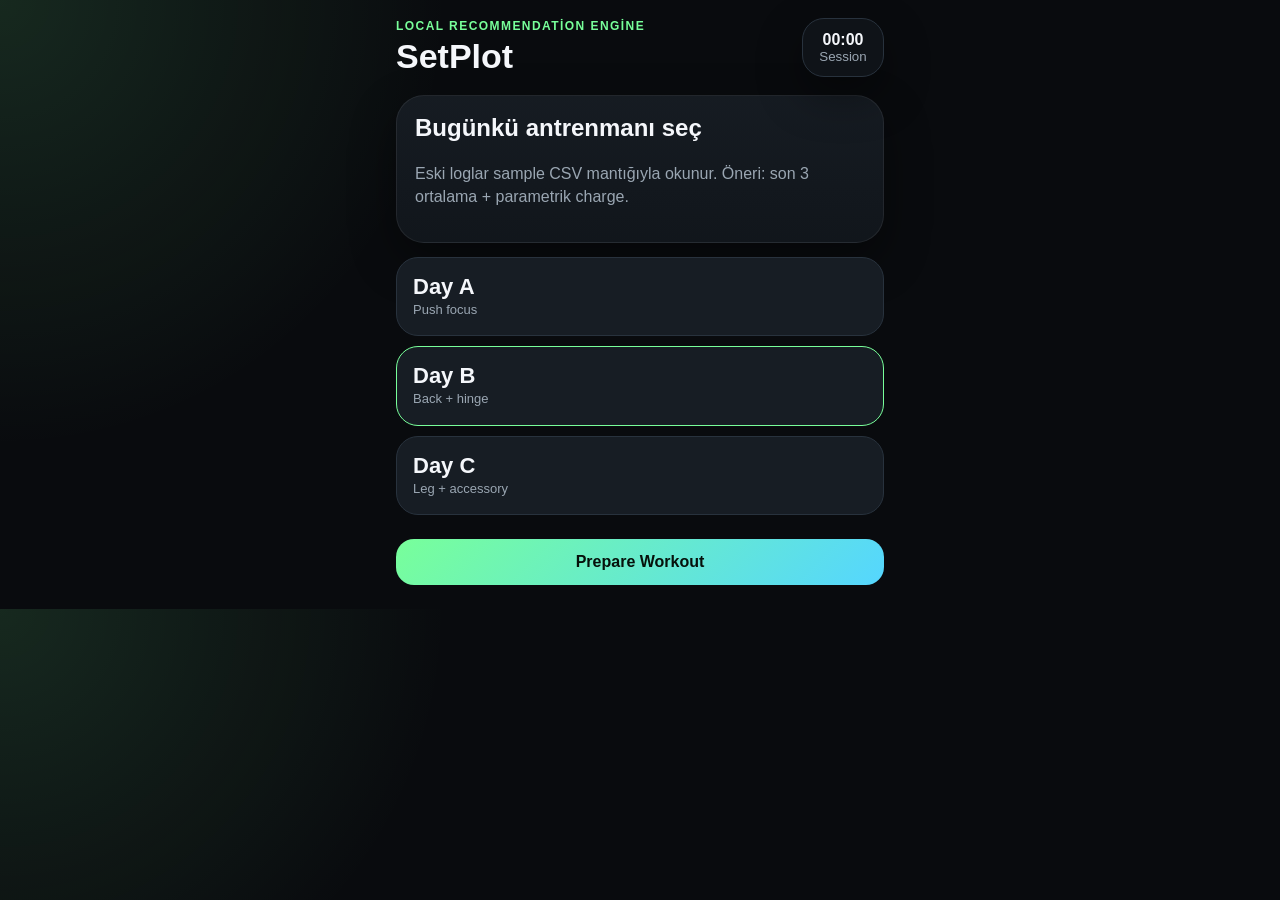
==== index.html @ 68806654 "v11" ====
<!DOCTYPE html><html lang="tr"><head>
<meta charset="UTF-8"/><meta name="viewport" content="width=device-width,initial-scale=1,viewport-fit=cover"/>
<meta name="theme-color" content="#090b0e"/><meta name="apple-mobile-web-app-capable" content="yes"/>
<meta name="apple-mobile-web-app-title" content="SetPlot"/>
<link rel="manifest" href="manifest.json"/><link rel="apple-touch-icon" href="icons/icon.svg"/>
<link rel="stylesheet" href="style.css"/><title>SetPlot</title></head><body>
<main class="app">
<header class="top"><div><p class="eyebrow">Local Recommendation Engine</p><h1>SetPlot</h1></div><div class="timer"><b id="timer">00:00</b><small>Session</small></div></header>

<section id="setup" class="screen active">
<div class="card hero"><h2>Bugünkü antrenmanı seç</h2><p>Eski loglar sample CSV mantığıyla okunur. Öneri: son 3 ortalama + parametrik charge.</p></div>
<div class="grid">
<button class="wbtn" data-day="Day_A"><b>Day A</b><span>Push focus</span></button>
<button class="wbtn selected" data-day="Day_B"><b>Day B</b><span>Back + hinge</span></button>
<button class="wbtn" data-day="Day_C"><b>Day C</b><span>Leg + accessory</span></button>
</div>
<button id="prepareBtn" class="primary full">Prepare Workout</button>
</section>

<section id="prepare" class="screen">
<div class="row"><button class="ghost" id="backSetup">← Back</button><span id="dayPill" class="pill">Day B</span></div>
<div class="card hero"><h2>Workout hazırlığı</h2><p>Son 4 antrenman gösterilir. Kg önerisi app içinde hesaplanır, API’ye eski veri gönderilmez.</p></div>
<div class="status"><p>✓ sample CSV logları okundu</p><p>✓ charge_rules.json uygulandı</p><p>✓ lokal kg önerileri hazırlandı</p></div>
<div class="card"><div class="row"><h3>Bugünkü plan</h3><span id="totalSets" class="pill muted">0 set</span></div><div id="recList" class="list"></div></div>
<button id="startBtn" class="primary full">Start Workout</button>
</section>

<section id="active" class="screen">
<div class="row"><div><p id="activeDay" class="eyebrow">Day B</p><h2 id="progress">Set 1 / 1</h2></div><button id="editBtn" class="secondary small">Edit</button></div>
<div class="card exercise"><p class="eyebrow">Current Exercise</p><h2 id="exName"></h2><div class="targets"><div><small>Recommended</small><b id="kg"></b></div><div><small>Target reps</small><b id="reps"></b></div><div><small>Set</small><b id="setNo"></b></div></div><p id="reason" class="muted"></p></div>
<form id="setForm" class="card form"><div class="inputs"><label>Actual kg<input id="actualKg" type="number" step="0.5" required></label><label>Reps<input id="actualReps" type="number" required></label><label>RIR<input id="actualRir" type="number" step="0.5"></label></div><label>Note / pain<textarea id="note" rows="2"></textarea></label><button class="primary full">Save Set & Next</button></form>
<div class="actions"><button id="prevBtn" class="secondary">Previous</button><button id="finishBtn" class="danger">Finish Workout</button></div>
</section>

<section id="summary" class="screen">
<div class="card hero"><p class="eyebrow">Workout Completed</p><h2 id="sumTitle"></h2><p id="fileName"></p></div>
<div class="stats"><div><b id="sumSets">0</b><small>Total Sets</small></div><div><b id="sumVol">0</b><small>Volume</small></div><div><b id="sumMiss">0</b><small>Missed</small></div><div><b id="sumNotes">0</b><small>Notes</small></div></div>
<div class="card"><div class="row"><h3>CSV Preview</h3><span class="pill muted">Drive file name ready</span></div><pre id="csvPreview"></pre></div>
<button id="downloadBtn" class="secondary full">Download CSV</button><button id="newBtn" class="primary full">New Workout</button>
</section>
</main>

<div id="sheet" class="sheet hidden"><div class="backdrop"></div><div class="panel"><div class="handle"></div><div class="row"><h3>Edit Previous Sets</h3><button id="closeSheet" class="ghost">Close</button></div><div id="editList" class="list"></div></div></div>
<div id="modal" class="modal hidden"><form id="editForm" class="modalcard form"><h3>Edit Set</h3><input id="editIndex" type="hidden"/><div class="inputs"><label>Kg<input id="editKg" type="number" step="0.5"></label><label>Reps<input id="editReps" type="number"></label><label>RIR<input id="editRir" type="number" step="0.5"></label></div><label>Note<textarea id="editNote" rows="2"></textarea></label><button class="primary full">Save Change</button><button id="cancelEdit" type="button" class="secondary full">Cancel</button></form></div>
</section>
<script src="https://accounts.google.com/gsi/client"></script>
<script src="app.js"></script></body></html>
---- style.css ----
:root{--bg:#090b0e;--card:#12171d;--card2:#171d24;--text:#f5f7fb;--muted:#9aa6b2;--line:#28323d;--accent:#78ff9a;--accent2:#55d6ff;--danger:#ff6b6b;--shadow:0 18px 45px rgba(0,0,0,.38)}*{box-sizing:border-box}body{margin:0;font-family:-apple-system,BlinkMacSystemFont,"SF Pro Display","Segoe UI",sans-serif;background:radial-gradient(circle at top left,rgba(120,255,154,.12),transparent 28rem),var(--bg);color:var(--text)}button,input,textarea{font:inherit}.app{width:min(100%,520px);margin:auto;padding:max(18px,env(safe-area-inset-top)) 16px max(24px,env(safe-area-inset-bottom))}.screen{display:none}.screen.active{display:block}.top,.row{display:flex;justify-content:space-between;align-items:center;gap:12px}.top{margin-bottom:18px}.eyebrow{margin:0 0 4px;color:var(--accent);font-size:12px;letter-spacing:.12em;text-transform:uppercase;font-weight:800}h1,h2,h3,p{margin-top:0}h1{font-size:34px;margin-bottom:0}.timer{display:grid;place-items:center;min-width:82px;padding:12px 10px;border:1px solid var(--line);border-radius:22px;background:rgba(18,23,29,.72);box-shadow:var(--shadow)}small,.muted{color:var(--muted)}.card{margin-bottom:14px;padding:18px;border:1px solid rgba(255,255,255,.07);border-radius:28px;background:linear-gradient(180deg,rgba(23,29,36,.95),rgba(18,23,29,.95));box-shadow:var(--shadow)}.hero p{color:var(--muted);line-height:1.45}.grid,.list,.status{display:grid;gap:10px;margin-bottom:14px}.wbtn,.item,.editrow{padding:16px;border-radius:22px;background:var(--card2);border:1px solid var(--line);color:var(--text);text-align:left}.wbtn b{display:block;font-size:22px}.wbtn span,.meta{color:var(--muted);font-size:13px;line-height:1.4}.selected{border-color:var(--accent)}.primary,.secondary,.danger,.ghost{border:0;border-radius:18px;padding:14px 16px;font-weight:900}.primary{background:linear-gradient(135deg,var(--accent),var(--accent2));color:#06110b}.secondary{background:#202833;color:var(--text);border:1px solid var(--line)}.danger{background:rgba(255,107,107,.16);color:#ffb6b6;border:1px solid rgba(255,107,107,.35)}.ghost{background:transparent;color:var(--muted);padding:8px}.full{width:100%;margin-top:10px}.small{padding:10px 14px}.pill{padding:6px 10px;border-radius:999px;background:rgba(120,255,154,.12);color:var(--accent);font-size:12px;font-weight:800}.pill.muted{background:rgba(255,255,255,.06);color:var(--muted)}.status p{margin:0;padding:12px;border-radius:18px;background:rgba(255,255,255,.04);color:var(--muted)}.targets,.stats,.inputs,.actions{display:grid;gap:10px}.targets,.inputs{grid-template-columns:1fr 1fr 1fr}.stats{grid-template-columns:1fr 1fr;margin-bottom:14px}.actions{grid-template-columns:1fr 1fr}.targets div,.stats div{padding:14px;border-radius:20px;background:var(--card2);border:1px solid var(--line)}.targets b,.stats b{display:block;font-size:22px}label{display:grid;gap:7px;color:var(--muted);font-size:13px;font-weight:800}input,textarea{width:100%;border:1px solid var(--line);border-radius:16px;padding:14px;background:#0d1116;color:var(--text);outline:none}pre{max-height:220px;overflow:auto;white-space:pre;font-size:11px;color:var(--muted)}.hidden{display:none!important}.sheet,.modal{position:fixed;inset:0;z-index:20}.backdrop{position:absolute;inset:0;background:rgba(0,0,0,.55)}.panel{position:absolute;left:0;right:0;bottom:0;max-height:75vh;overflow:auto;width:min(100%,520px);margin:auto;padding:12px 16px max(20px,env(safe-area-inset-bottom));border-radius:30px 30px 0 0;background:#10151b;border:1px solid var(--line)}.handle{width:44px;height:5px;margin:0 auto 14px;border-radius:999px;background:var(--line)}.modal{display:grid;place-items:center;padding:18px;background:rgba(0,0,0,.68)}.modalcard{width:min(100%,460px);padding:18px;border-radius:28px;background:#12171d;border:1px solid var(--line)}

/* V9 SESSION GATE FIX */

.locked{
  display:none;
}

.locked.unlocked{
  display:block;
}

#apiGate{
  display:block;
}

#apiGate.hidden{
  display:none;
}
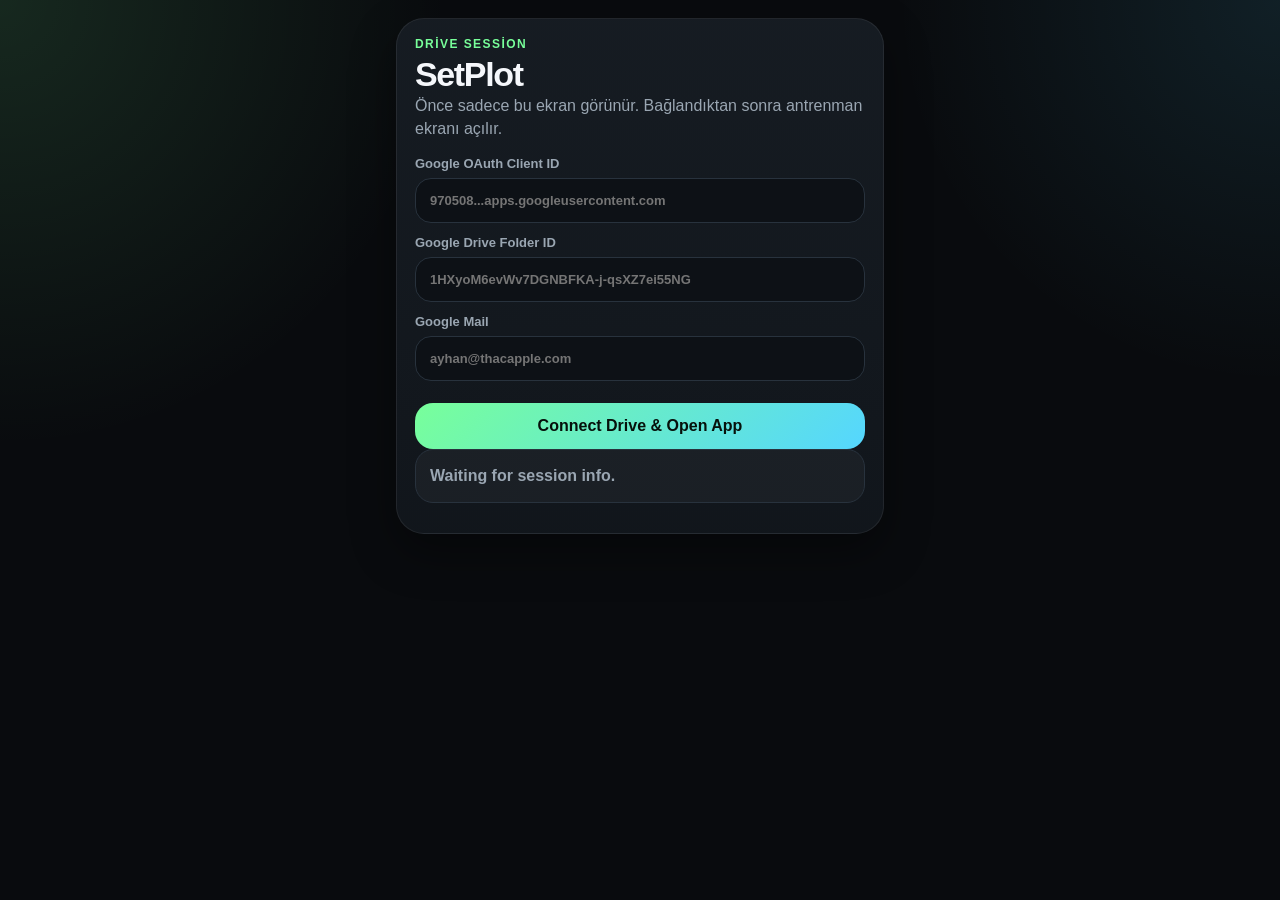
==== commit c1512c19: "v12" ====
--- a/index.html
+++ b/index.html
@@ -1,47 +1,220 @@
-<!DOCTYPE html><html lang="tr"><head>
-<meta charset="UTF-8"/><meta name="viewport" content="width=device-width,initial-scale=1,viewport-fit=cover"/>
-<meta name="theme-color" content="#090b0e"/><meta name="apple-mobile-web-app-capable" content="yes"/>
-<meta name="apple-mobile-web-app-title" content="SetPlot"/>
-<link rel="manifest" href="manifest.json"/><link rel="apple-touch-icon" href="icons/icon.svg"/>
-<link rel="stylesheet" href="style.css"/><title>SetPlot</title></head><body>
-<main class="app">
-<header class="top"><div><p class="eyebrow">Local Recommendation Engine</p><h1>SetPlot</h1></div><div class="timer"><b id="timer">00:00</b><small>Session</small></div></header>
-
-<section id="setup" class="screen active">
-<div class="card hero"><h2>Bugünkü antrenmanı seç</h2><p>Eski loglar sample CSV mantığıyla okunur. Öneri: son 3 ortalama + parametrik charge.</p></div>
-<div class="grid">
-<button class="wbtn" data-day="Day_A"><b>Day A</b><span>Push focus</span></button>
-<button class="wbtn selected" data-day="Day_B"><b>Day B</b><span>Back + hinge</span></button>
-<button class="wbtn" data-day="Day_C"><b>Day C</b><span>Leg + accessory</span></button>
-</div>
-<button id="prepareBtn" class="primary full">Prepare Workout</button>
-</section>
-
-<section id="prepare" class="screen">
-<div class="row"><button class="ghost" id="backSetup">← Back</button><span id="dayPill" class="pill">Day B</span></div>
-<div class="card hero"><h2>Workout hazırlığı</h2><p>Son 4 antrenman gösterilir. Kg önerisi app içinde hesaplanır, API’ye eski veri gönderilmez.</p></div>
-<div class="status"><p>✓ sample CSV logları okundu</p><p>✓ charge_rules.json uygulandı</p><p>✓ lokal kg önerileri hazırlandı</p></div>
-<div class="card"><div class="row"><h3>Bugünkü plan</h3><span id="totalSets" class="pill muted">0 set</span></div><div id="recList" class="list"></div></div>
-<button id="startBtn" class="primary full">Start Workout</button>
-</section>
-
-<section id="active" class="screen">
-<div class="row"><div><p id="activeDay" class="eyebrow">Day B</p><h2 id="progress">Set 1 / 1</h2></div><button id="editBtn" class="secondary small">Edit</button></div>
-<div class="card exercise"><p class="eyebrow">Current Exercise</p><h2 id="exName"></h2><div class="targets"><div><small>Recommended</small><b id="kg"></b></div><div><small>Target reps</small><b id="reps"></b></div><div><small>Set</small><b id="setNo"></b></div></div><p id="reason" class="muted"></p></div>
-<form id="setForm" class="card form"><div class="inputs"><label>Actual kg<input id="actualKg" type="number" step="0.5" required></label><label>Reps<input id="actualReps" type="number" required></label><label>RIR<input id="actualRir" type="number" step="0.5"></label></div><label>Note / pain<textarea id="note" rows="2"></textarea></label><button class="primary full">Save Set & Next</button></form>
-<div class="actions"><button id="prevBtn" class="secondary">Previous</button><button id="finishBtn" class="danger">Finish Workout</button></div>
-</section>
-
-<section id="summary" class="screen">
-<div class="card hero"><p class="eyebrow">Workout Completed</p><h2 id="sumTitle"></h2><p id="fileName"></p></div>
-<div class="stats"><div><b id="sumSets">0</b><small>Total Sets</small></div><div><b id="sumVol">0</b><small>Volume</small></div><div><b id="sumMiss">0</b><small>Missed</small></div><div><b id="sumNotes">0</b><small>Notes</small></div></div>
-<div class="card"><div class="row"><h3>CSV Preview</h3><span class="pill muted">Drive file name ready</span></div><pre id="csvPreview"></pre></div>
-<button id="downloadBtn" class="secondary full">Download CSV</button><button id="newBtn" class="primary full">New Workout</button>
-</section>
-</main>
-
-<div id="sheet" class="sheet hidden"><div class="backdrop"></div><div class="panel"><div class="handle"></div><div class="row"><h3>Edit Previous Sets</h3><button id="closeSheet" class="ghost">Close</button></div><div id="editList" class="list"></div></div></div>
-<div id="modal" class="modal hidden"><form id="editForm" class="modalcard form"><h3>Edit Set</h3><input id="editIndex" type="hidden"/><div class="inputs"><label>Kg<input id="editKg" type="number" step="0.5"></label><label>Reps<input id="editReps" type="number"></label><label>RIR<input id="editRir" type="number" step="0.5"></label></div><label>Note<textarea id="editNote" rows="2"></textarea></label><button class="primary full">Save Change</button><button id="cancelEdit" type="button" class="secondary full">Cancel</button></form></div>
-</section>
-<script src="https://accounts.google.com/gsi/client"></script>
-<script src="app.js"></script></body></html>+<!DOCTYPE html>
+<html lang="tr">
+<head>
+  <meta charset="UTF-8" />
+  <meta name="viewport" content="width=device-width, initial-scale=1.0, viewport-fit=cover" />
+  <meta name="theme-color" content="#090b0e" />
+  <meta name="apple-mobile-web-app-capable" content="yes" />
+  <meta name="apple-mobile-web-app-status-bar-style" content="black-translucent" />
+  <meta name="apple-mobile-web-app-title" content="SetPlot" />
+  <link rel="manifest" href="manifest.json" />
+  <link rel="apple-touch-icon" href="icons/icon-192.svg" />
+  <link rel="stylesheet" href="style.css" />
+  <title>SetPlot</title>
+</head>
+<body>
+
+  <main id="sessionGate" class="session-gate">
+    <section class="gate-card">
+      <p class="eyebrow">Drive Session</p>
+      <h1>SetPlot</h1>
+      <p class="muted">Önce sadece bu ekran görünür. Bağlandıktan sonra antrenman ekranı açılır.</p>
+
+      <form id="sessionForm" class="set-form">
+        <label>
+          Google OAuth Client ID
+          <input id="clientIdInput" type="text" placeholder="970508...apps.googleusercontent.com" autocomplete="off" required />
+        </label>
+
+        <label>
+          Google Drive Folder ID
+          <input id="folderIdInput" type="text" placeholder="1HXyoM6evWv7DGNBFKA-j-qsXZ7ei55NG" autocomplete="off" required />
+        </label>
+
+        <label>
+          Google Mail
+          <input id="mailInput" type="email" placeholder="ayhan@thacapple.com" autocomplete="off" required />
+        </label>
+
+        <button class="primary-btn full" type="submit">Connect Drive & Open App</button>
+      </form>
+
+      <div id="sessionStatus" class="status-box muted">Waiting for session info.</div>
+    </section>
+  </main>
+
+  <main id="appShell" class="app-shell hidden">
+    <header class="topbar">
+      <div>
+        <p class="eyebrow">AI-Free Workout Logger</p>
+        <h1>SetPlot</h1>
+      </div>
+      <div class="timer-card">
+        <span id="timer">00:00</span>
+        <small>Session</small>
+      </div>
+    </header>
+
+    <section id="screenSetup" class="screen active">
+      <div class="hero-card">
+        <h2>Bugünkü antrenmanı seç</h2>
+        <p>Drive klasöründeki eski CSV logları okunur. Öneri motoru son 3 ortalama + parametrik charge ile çalışır.</p>
+      </div>
+
+      <div class="drive-panel">
+        <div>
+          <p class="eyebrow">Drive</p>
+          <h3 id="driveFolderLabel">Connected</h3>
+          <p id="driveStatus" class="muted">CSV loglar bekleniyor.</p>
+        </div>
+        <button id="reloadLogsBtn" class="secondary-btn">Reload Logs</button>
+      </div>
+
+      <div class="workout-grid">
+        <button class="workout-option" data-day="Day_A">
+          <strong>Day A</strong>
+          <span>Push focus</span>
+        </button>
+        <button class="workout-option selected" data-day="Day_B">
+          <strong>Day B</strong>
+          <span>Back + hinge</span>
+        </button>
+        <button class="workout-option" data-day="Day_C">
+          <strong>Day C</strong>
+          <span>Leg + accessory</span>
+        </button>
+      </div>
+
+      <button id="prepareBtn" class="primary-btn full">Prepare Workout</button>
+    </section>
+
+    <section id="screenPrepare" class="screen">
+      <div class="section-header">
+        <button class="ghost-btn" id="backToSetupBtn">← Back</button>
+        <span id="prepareDayPill" class="pill">Day B</span>
+      </div>
+
+      <div class="hero-card">
+        <h2>Workout hazırlığı</h2>
+        <p>Son 4 geçmiş antrenman görüntülenir. Kg önerisi lokal hesaplanır; OpenAI/API yok.</p>
+      </div>
+
+      <div class="status-stack">
+        <div class="status-row done"><span>1</span><p>Drive klasörü bağlandı</p></div>
+        <div class="status-row done"><span>2</span><p>CSV logları okundu</p></div>
+        <div class="status-row done"><span>3</span><p>Lokal kg önerileri hazırlandı</p></div>
+      </div>
+
+      <div class="card">
+        <div class="card-title">
+          <h3>Bugünkü plan</h3>
+          <span id="totalSetsPill" class="pill muted">0 set</span>
+        </div>
+        <div id="recommendationList" class="list"></div>
+      </div>
+
+      <button id="startWorkoutBtn" class="primary-btn full">Start Workout</button>
+    </section>
+
+    <section id="screenActive" class="screen">
+      <div class="active-header">
+        <div>
+          <p id="activeDay" class="eyebrow">Day B</p>
+          <h2 id="activeProgress">Set 1 / 1</h2>
+        </div>
+        <button id="openEditBtn" class="secondary-small">Edit</button>
+      </div>
+
+      <div class="exercise-card">
+        <p class="eyebrow">Current Exercise</p>
+        <h2 id="currentExercise">Exercise</h2>
+
+        <div class="target-box">
+          <div><small>Recommended</small><strong id="targetKg">0 kg</strong></div>
+          <div><small>Target reps</small><strong id="targetReps">8</strong></div>
+          <div><small>Set</small><strong id="targetSet">1/3</strong></div>
+        </div>
+
+        <p id="recommendationReason" class="reason-text">Recommendation reason.</p>
+      </div>
+
+      <form id="activeSetForm" class="card set-form">
+        <div class="grid-3">
+          <label>Actual kg<input id="actualKg" type="number" step="0.5" required /></label>
+          <label>Reps<input id="actualReps" type="number" required /></label>
+          <label>RIR<input id="actualRir" type="number" step="0.5" placeholder="1" /></label>
+        </div>
+
+        <label>Note / pain<textarea id="actualNote" rows="2" placeholder="Ağrı, form, zorlanma..."></textarea></label>
+
+        <button class="primary-btn full" type="submit">Save Set & Next</button>
+      </form>
+
+      <div id="autosaveStatus" class="status-box muted">Autosave ready.</div>
+
+      <div class="bottom-actions">
+        <button id="prevSetBtn" class="secondary-btn">Previous</button>
+        <button id="finishBtn" class="danger-btn">Finish Workout</button>
+      </div>
+    </section>
+
+    <section id="screenSummary" class="screen">
+      <div class="hero-card">
+        <p class="eyebrow">Workout Completed</p>
+        <h2 id="summaryTitle">Summary</h2>
+        <p id="summaryFileName">file.csv</p>
+      </div>
+
+      <div class="summary-grid">
+        <div><strong id="summarySets">0</strong><small>Total Sets</small></div>
+        <div><strong id="summaryVolume">0</strong><small>Volume</small></div>
+        <div><strong id="summaryMissed">0</strong><small>Missed Targets</small></div>
+        <div><strong id="summaryNotes">0</strong><small>Notes</small></div>
+      </div>
+
+      <div class="card">
+        <div class="card-title">
+          <h3>CSV Preview</h3>
+          <span class="pill muted">Drive autosaved</span>
+        </div>
+        <div id="csvPreview" class="csv-preview"></div>
+      </div>
+
+      <button id="downloadBtn" class="secondary-btn full">Download CSV Backup</button>
+      <button id="newWorkoutBtn" class="primary-btn full">New Workout</button>
+    </section>
+  </main>
+
+  <div id="editSheet" class="sheet hidden">
+    <div class="sheet-backdrop"></div>
+    <div class="sheet-panel">
+      <div class="sheet-handle"></div>
+      <div class="card-title">
+        <h3>Edit Previous Sets</h3>
+        <button id="closeEditBtn" class="ghost-btn">Close</button>
+      </div>
+      <div id="editList" class="edit-list"></div>
+    </div>
+  </div>
+
+  <div id="editModal" class="modal hidden">
+    <div class="modal-card">
+      <h3>Edit Set</h3>
+      <form id="editForm" class="set-form">
+        <input type="hidden" id="editIndex" />
+        <div class="grid-3">
+          <label>Kg<input id="editKg" type="number" step="0.5" required /></label>
+          <label>Reps<input id="editReps" type="number" required /></label>
+          <label>RIR<input id="editRir" type="number" step="0.5" /></label>
+        </div>
+        <label>Note<textarea id="editNote" rows="2"></textarea></label>
+        <button class="primary-btn full" type="submit">Save Change</button>
+        <button id="cancelEditModalBtn" class="secondary-btn full" type="button">Cancel</button>
+      </form>
+    </div>
+  </div>
+
+  <script src="https://accounts.google.com/gsi/client"></script>
+  <script src="app.js"></script>
+</body>
+</html>
--- a/style.css
+++ b/style.css
@@ -1,19 +1,355 @@
-:root{--bg:#090b0e;--card:#12171d;--card2:#171d24;--text:#f5f7fb;--muted:#9aa6b2;--line:#28323d;--accent:#78ff9a;--accent2:#55d6ff;--danger:#ff6b6b;--shadow:0 18px 45px rgba(0,0,0,.38)}*{box-sizing:border-box}body{margin:0;font-family:-apple-system,BlinkMacSystemFont,"SF Pro Display","Segoe UI",sans-serif;background:radial-gradient(circle at top left,rgba(120,255,154,.12),transparent 28rem),var(--bg);color:var(--text)}button,input,textarea{font:inherit}.app{width:min(100%,520px);margin:auto;padding:max(18px,env(safe-area-inset-top)) 16px max(24px,env(safe-area-inset-bottom))}.screen{display:none}.screen.active{display:block}.top,.row{display:flex;justify-content:space-between;align-items:center;gap:12px}.top{margin-bottom:18px}.eyebrow{margin:0 0 4px;color:var(--accent);font-size:12px;letter-spacing:.12em;text-transform:uppercase;font-weight:800}h1,h2,h3,p{margin-top:0}h1{font-size:34px;margin-bottom:0}.timer{display:grid;place-items:center;min-width:82px;padding:12px 10px;border:1px solid var(--line);border-radius:22px;background:rgba(18,23,29,.72);box-shadow:var(--shadow)}small,.muted{color:var(--muted)}.card{margin-bottom:14px;padding:18px;border:1px solid rgba(255,255,255,.07);border-radius:28px;background:linear-gradient(180deg,rgba(23,29,36,.95),rgba(18,23,29,.95));box-shadow:var(--shadow)}.hero p{color:var(--muted);line-height:1.45}.grid,.list,.status{display:grid;gap:10px;margin-bottom:14px}.wbtn,.item,.editrow{padding:16px;border-radius:22px;background:var(--card2);border:1px solid var(--line);color:var(--text);text-align:left}.wbtn b{display:block;font-size:22px}.wbtn span,.meta{color:var(--muted);font-size:13px;line-height:1.4}.selected{border-color:var(--accent)}.primary,.secondary,.danger,.ghost{border:0;border-radius:18px;padding:14px 16px;font-weight:900}.primary{background:linear-gradient(135deg,var(--accent),var(--accent2));color:#06110b}.secondary{background:#202833;color:var(--text);border:1px solid var(--line)}.danger{background:rgba(255,107,107,.16);color:#ffb6b6;border:1px solid rgba(255,107,107,.35)}.ghost{background:transparent;color:var(--muted);padding:8px}.full{width:100%;margin-top:10px}.small{padding:10px 14px}.pill{padding:6px 10px;border-radius:999px;background:rgba(120,255,154,.12);color:var(--accent);font-size:12px;font-weight:800}.pill.muted{background:rgba(255,255,255,.06);color:var(--muted)}.status p{margin:0;padding:12px;border-radius:18px;background:rgba(255,255,255,.04);color:var(--muted)}.targets,.stats,.inputs,.actions{display:grid;gap:10px}.targets,.inputs{grid-template-columns:1fr 1fr 1fr}.stats{grid-template-columns:1fr 1fr;margin-bottom:14px}.actions{grid-template-columns:1fr 1fr}.targets div,.stats div{padding:14px;border-radius:20px;background:var(--card2);border:1px solid var(--line)}.targets b,.stats b{display:block;font-size:22px}label{display:grid;gap:7px;color:var(--muted);font-size:13px;font-weight:800}input,textarea{width:100%;border:1px solid var(--line);border-radius:16px;padding:14px;background:#0d1116;color:var(--text);outline:none}pre{max-height:220px;overflow:auto;white-space:pre;font-size:11px;color:var(--muted)}.hidden{display:none!important}.sheet,.modal{position:fixed;inset:0;z-index:20}.backdrop{position:absolute;inset:0;background:rgba(0,0,0,.55)}.panel{position:absolute;left:0;right:0;bottom:0;max-height:75vh;overflow:auto;width:min(100%,520px);margin:auto;padding:12px 16px max(20px,env(safe-area-inset-bottom));border-radius:30px 30px 0 0;background:#10151b;border:1px solid var(--line)}.handle{width:44px;height:5px;margin:0 auto 14px;border-radius:999px;background:var(--line)}.modal{display:grid;place-items:center;padding:18px;background:rgba(0,0,0,.68)}.modalcard{width:min(100%,460px);padding:18px;border-radius:28px;background:#12171d;border:1px solid var(--line)}
-
-/* V9 SESSION GATE FIX */
-
-.locked{
-  display:none;
-}
-
-.locked.unlocked{
-  display:block;
-}
-
-#apiGate{
-  display:block;
-}
-
-#apiGate.hidden{
-  display:none;
-}
+:root {
+  --bg: #090b0e;
+  --card: #12171d;
+  --card2: #171d24;
+  --text: #f5f7fb;
+  --muted: #9aa6b2;
+  --line: #28323d;
+  --accent: #78ff9a;
+  --accent2: #55d6ff;
+  --danger: #ff6b6b;
+  --shadow: 0 18px 45px rgba(0,0,0,.38);
+}
+
+* { box-sizing: border-box; }
+
+html { background: var(--bg); }
+
+body {
+  margin: 0;
+  font-family: -apple-system, BlinkMacSystemFont, "SF Pro Display", "Segoe UI", sans-serif;
+  background:
+    radial-gradient(circle at top left, rgba(120,255,154,.12), transparent 28rem),
+    radial-gradient(circle at top right, rgba(85,214,255,.10), transparent 24rem),
+    var(--bg);
+  color: var(--text);
+}
+
+button, input, textarea { font: inherit; }
+
+.hidden { display: none !important; }
+
+.session-gate,
+.app-shell {
+  width: min(100%, 520px);
+  margin: 0 auto;
+  padding: max(18px, env(safe-area-inset-top)) 16px max(24px, env(safe-area-inset-bottom));
+}
+
+.gate-card,
+.hero-card, .card, .exercise-card, .drive-panel {
+  margin-bottom: 14px;
+  padding: 18px;
+  border: 1px solid rgba(255,255,255,.07);
+  border-radius: 28px;
+  background: linear-gradient(180deg, rgba(23,29,36,.95), rgba(18,23,29,.95));
+  box-shadow: var(--shadow);
+}
+
+.screen { display: none; }
+.screen.active { display: block; animation: fadeIn .18s ease-out; }
+
+@keyframes fadeIn {
+  from { opacity: 0; transform: translateY(8px); }
+  to { opacity: 1; transform: translateY(0); }
+}
+
+.topbar, .active-header, .section-header, .card-title, .drive-panel {
+  display: flex;
+  align-items: center;
+  justify-content: space-between;
+  gap: 12px;
+}
+
+.topbar { margin-bottom: 18px; }
+
+.eyebrow {
+  margin: 0 0 4px;
+  color: var(--accent);
+  font-size: 12px;
+  letter-spacing: .12em;
+  text-transform: uppercase;
+  font-weight: 800;
+}
+
+h1, h2, h3, p { margin-top: 0; }
+h1 { margin-bottom: 0; font-size: 34px; letter-spacing: -.04em; }
+h2 { margin-bottom: 8px; font-size: 26px; letter-spacing: -.035em; }
+h3 { margin-bottom: 0; font-size: 17px; }
+
+.timer-card {
+  display: grid;
+  place-items: center;
+  min-width: 82px;
+  padding: 12px 10px;
+  border: 1px solid var(--line);
+  border-radius: 22px;
+  background: rgba(18,23,29,.72);
+  box-shadow: var(--shadow);
+}
+
+.timer-card span { font-weight: 900; font-variant-numeric: tabular-nums; }
+.timer-card small, small { color: var(--muted); font-size: 11px; }
+
+.hero-card p, .reason-text, .muted { color: var(--muted); line-height: 1.45; }
+
+.workout-grid {
+  display: grid;
+  gap: 12px;
+  margin-bottom: 14px;
+}
+
+.workout-option {
+  text-align: left;
+  border: 1px solid var(--line);
+  border-radius: 24px;
+  padding: 18px;
+  background: rgba(23,29,36,.88);
+  color: var(--text);
+}
+
+.workout-option strong {
+  display: block;
+  font-size: 22px;
+  margin-bottom: 4px;
+}
+
+.workout-option span { color: var(--muted); }
+
+.workout-option.selected {
+  border-color: var(--accent);
+  box-shadow: 0 0 0 1px rgba(120,255,154,.25), var(--shadow);
+}
+
+.primary-btn, .secondary-btn, .danger-btn, .ghost-btn, .secondary-small {
+  border: 0;
+  border-radius: 18px;
+  padding: 14px 16px;
+  font-weight: 900;
+  cursor: pointer;
+}
+
+.primary-btn {
+  background: linear-gradient(135deg, var(--accent), var(--accent2));
+  color: #06110b;
+}
+
+.secondary-btn, .secondary-small {
+  background: #202833;
+  color: var(--text);
+  border: 1px solid var(--line);
+}
+
+.secondary-small { padding: 10px 14px; border-radius: 15px; }
+
+.danger-btn {
+  background: rgba(255,107,107,.16);
+  color: #ffb6b6;
+  border: 1px solid rgba(255,107,107,.35);
+}
+
+.ghost-btn {
+  background: transparent;
+  color: var(--muted);
+  padding: 8px;
+}
+
+.full { width: 100%; margin-top: 10px; }
+
+.pill {
+  padding: 6px 10px;
+  border-radius: 999px;
+  background: rgba(120,255,154,.12);
+  color: var(--accent);
+  font-size: 12px;
+  font-weight: 800;
+}
+
+.pill.muted { background: rgba(255,255,255,.06); color: var(--muted); }
+
+.status-box {
+  margin-bottom: 12px;
+  padding: 14px;
+  border-radius: 18px;
+  background: rgba(255,255,255,.04);
+  border: 1px solid var(--line);
+  font-weight: 800;
+}
+
+.status-box.success { color: var(--accent); }
+.status-box.error { color: var(--danger); }
+
+.status-stack {
+  display: grid;
+  gap: 9px;
+  margin-bottom: 14px;
+}
+
+.status-row {
+  display: flex;
+  gap: 10px;
+  align-items: center;
+  padding: 12px;
+  border-radius: 18px;
+  background: rgba(255,255,255,.04);
+  border: 1px solid var(--line);
+}
+
+.status-row span {
+  display: grid;
+  place-items: center;
+  width: 26px;
+  height: 26px;
+  border-radius: 999px;
+  background: rgba(120,255,154,.12);
+  color: var(--accent);
+  font-weight: 900;
+}
+
+.status-row p { margin: 0; color: var(--muted); font-size: 14px; }
+
+.list, .edit-list { display: grid; gap: 10px; }
+
+.list-item, .edit-row {
+  padding: 14px;
+  border-radius: 20px;
+  background: var(--card2);
+  border: 1px solid var(--line);
+  color: var(--text);
+  text-align: left;
+}
+
+.list-item strong, .edit-row strong { display: block; margin-bottom: 5px; }
+.meta { color: var(--muted); font-size: 13px; line-height: 1.35; }
+
+.target-box {
+  display: grid;
+  grid-template-columns: 1fr 1fr 1fr;
+  gap: 10px;
+  margin: 14px 0;
+}
+
+.target-box div, .summary-grid div {
+  padding: 14px;
+  border-radius: 20px;
+  background: var(--card2);
+  border: 1px solid var(--line);
+}
+
+.target-box strong {
+  display: block;
+  margin-top: 4px;
+  font-size: 20px;
+}
+
+.set-form { display: grid; gap: 12px; }
+
+label {
+  display: grid;
+  gap: 7px;
+  color: var(--muted);
+  font-size: 13px;
+  font-weight: 800;
+}
+
+input, textarea {
+  width: 100%;
+  border: 1px solid var(--line);
+  border-radius: 16px;
+  padding: 14px;
+  background: #0d1116;
+  color: var(--text);
+  outline: none;
+}
+
+input:focus, textarea:focus { border-color: var(--accent); }
+
+.grid-3 {
+  display: grid;
+  grid-template-columns: 1fr 1fr 1fr;
+  gap: 10px;
+}
+
+.bottom-actions {
+  display: grid;
+  grid-template-columns: 1fr 1fr;
+  gap: 10px;
+}
+
+.summary-grid {
+  display: grid;
+  grid-template-columns: 1fr 1fr;
+  gap: 10px;
+  margin-bottom: 14px;
+}
+
+.summary-grid strong {
+  display: block;
+  font-size: 25px;
+  margin-bottom: 3px;
+}
+
+.csv-preview {
+  max-height: 220px;
+  overflow: auto;
+  white-space: pre;
+  font-family: ui-monospace, SFMono-Regular, Menlo, monospace;
+  color: var(--muted);
+  font-size: 11px;
+  line-height: 1.5;
+}
+
+.sheet {
+  position: fixed;
+  inset: 0;
+  z-index: 20;
+}
+
+.sheet-backdrop {
+  position: absolute;
+  inset: 0;
+  background: rgba(0,0,0,.55);
+}
+
+.sheet-panel {
+  position: absolute;
+  left: 0;
+  right: 0;
+  bottom: 0;
+  max-height: 75vh;
+  overflow: auto;
+  width: min(100%, 520px);
+  margin: 0 auto;
+  padding: 12px 16px max(20px, env(safe-area-inset-bottom));
+  border-radius: 30px 30px 0 0;
+  background: #10151b;
+  border: 1px solid var(--line);
+  box-shadow: var(--shadow);
+}
+
+.sheet-handle {
+  width: 44px;
+  height: 5px;
+  margin: 0 auto 14px;
+  border-radius: 999px;
+  background: var(--line);
+}
+
+.modal {
+  position: fixed;
+  inset: 0;
+  z-index: 30;
+  display: grid;
+  place-items: center;
+  padding: 18px;
+  background: rgba(0,0,0,.68);
+}
+
+.modal-card {
+  width: min(100%, 460px);
+  padding: 18px;
+  border-radius: 28px;
+  background: #12171d;
+  border: 1px solid var(--line);
+  box-shadow: var(--shadow);
+}
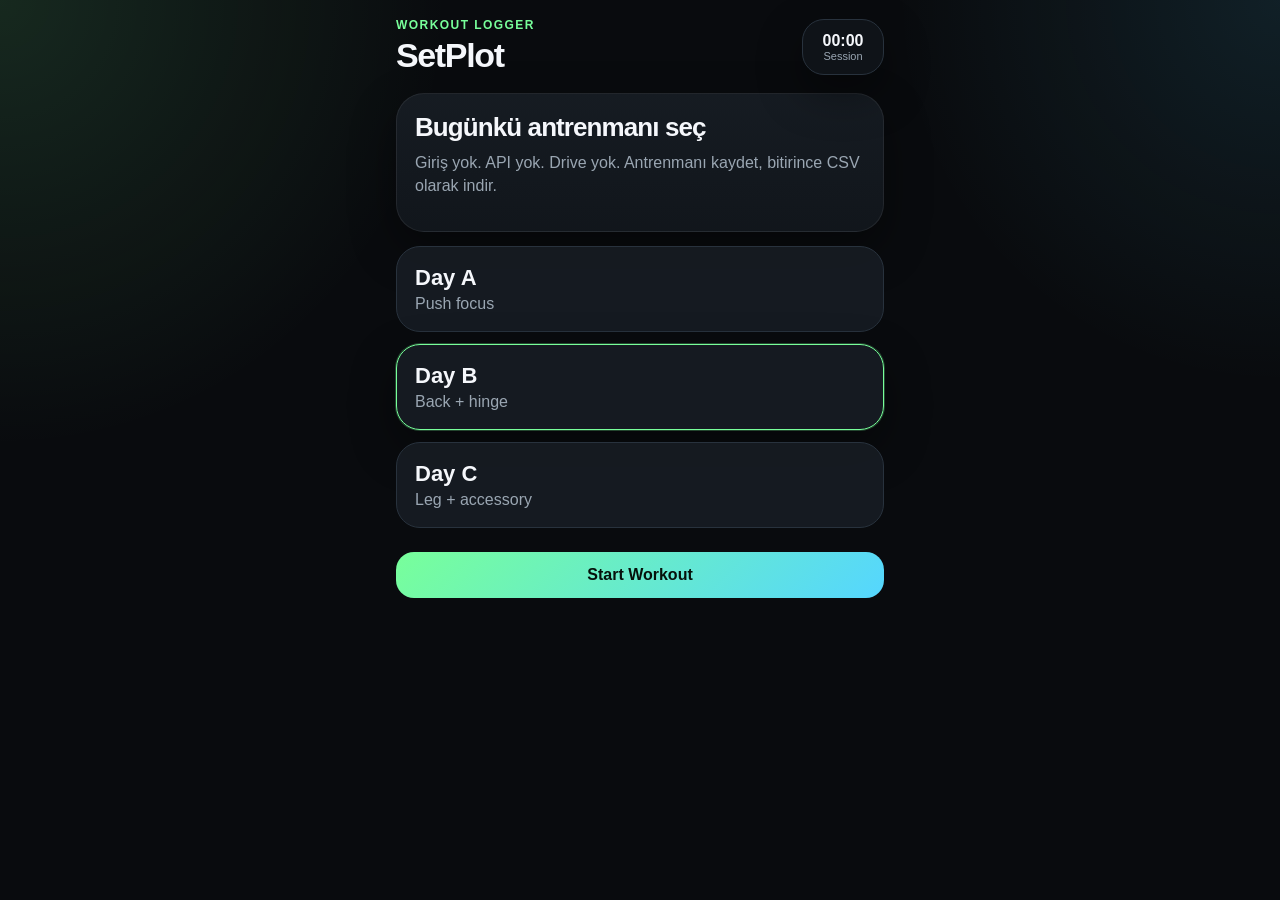
==== commit 4de047bc: "v15" ====
--- a/index.html
+++ b/index.html
@@ -13,40 +13,10 @@
   <title>SetPlot</title>
 </head>
 <body>
-
-  <main id="sessionGate" class="session-gate">
-    <section class="gate-card">
-      <p class="eyebrow">Drive Session</p>
-      <h1>SetPlot</h1>
-      <p class="muted">Önce sadece bu ekran görünür. Bağlandıktan sonra antrenman ekranı açılır.</p>
-
-      <form id="sessionForm" class="set-form">
-        <label>
-          Google OAuth Client ID
-          <input id="clientIdInput" type="text" placeholder="970508...apps.googleusercontent.com" autocomplete="off" required />
-        </label>
-
-        <label>
-          Google Drive Folder ID
-          <input id="folderIdInput" type="text" placeholder="1HXyoM6evWv7DGNBFKA-j-qsXZ7ei55NG" autocomplete="off" required />
-        </label>
-
-        <label>
-          Google Mail
-          <input id="mailInput" type="email" placeholder="ayhan@thacapple.com" autocomplete="off" required />
-        </label>
-
-        <button class="primary-btn full" type="submit">Connect Drive & Open App</button>
-      </form>
-
-      <div id="sessionStatus" class="status-box muted">Waiting for session info.</div>
-    </section>
-  </main>
-
-  <main id="appShell" class="app-shell hidden">
+  <main class="app-shell">
     <header class="topbar">
       <div>
-        <p class="eyebrow">AI-Free Workout Logger</p>
+        <p class="eyebrow">Workout Logger</p>
         <h1>SetPlot</h1>
       </div>
       <div class="timer-card">
@@ -58,16 +28,7 @@
     <section id="screenSetup" class="screen active">
       <div class="hero-card">
         <h2>Bugünkü antrenmanı seç</h2>
-        <p>Drive klasöründeki eski CSV logları okunur. Öneri motoru son 3 ortalama + parametrik charge ile çalışır.</p>
-      </div>
-
-      <div class="drive-panel">
-        <div>
-          <p class="eyebrow">Drive</p>
-          <h3 id="driveFolderLabel">Connected</h3>
-          <p id="driveStatus" class="muted">CSV loglar bekleniyor.</p>
-        </div>
-        <button id="reloadLogsBtn" class="secondary-btn">Reload Logs</button>
+        <p>Giriş yok. API yok. Drive yok. Antrenmanı kaydet, bitirince CSV olarak indir.</p>
       </div>
 
       <div class="workout-grid">
@@ -85,42 +46,16 @@
         </button>
       </div>
 
-      <button id="prepareBtn" class="primary-btn full">Prepare Workout</button>
-    </section>
-
-    <section id="screenPrepare" class="screen">
-      <div class="section-header">
-        <button class="ghost-btn" id="backToSetupBtn">← Back</button>
-        <span id="prepareDayPill" class="pill">Day B</span>
-      </div>
-
-      <div class="hero-card">
-        <h2>Workout hazırlığı</h2>
-        <p>Son 4 geçmiş antrenman görüntülenir. Kg önerisi lokal hesaplanır; OpenAI/API yok.</p>
-      </div>
-
-      <div class="status-stack">
-        <div class="status-row done"><span>1</span><p>Drive klasörü bağlandı</p></div>
-        <div class="status-row done"><span>2</span><p>CSV logları okundu</p></div>
-        <div class="status-row done"><span>3</span><p>Lokal kg önerileri hazırlandı</p></div>
-      </div>
-
-      <div class="card">
-        <div class="card-title">
-          <h3>Bugünkü plan</h3>
-          <span id="totalSetsPill" class="pill muted">0 set</span>
-        </div>
-        <div id="recommendationList" class="list"></div>
-      </div>
-
       <button id="startWorkoutBtn" class="primary-btn full">Start Workout</button>
+
+      <button id="resumeBtn" class="secondary-btn full hidden">Resume Last Workout</button>
     </section>
 
     <section id="screenActive" class="screen">
       <div class="active-header">
         <div>
           <p id="activeDay" class="eyebrow">Day B</p>
-          <h2 id="activeProgress">Set 1 / 1</h2>
+          <h2 id="activeProgress">Set 1</h2>
         </div>
         <button id="openEditBtn" class="secondary-small">Edit</button>
       </div>
@@ -130,31 +65,59 @@
         <h2 id="currentExercise">Exercise</h2>
 
         <div class="target-box">
-          <div><small>Recommended</small><strong id="targetKg">0 kg</strong></div>
-          <div><small>Target reps</small><strong id="targetReps">8</strong></div>
-          <div><small>Set</small><strong id="targetSet">1/3</strong></div>
-        </div>
-
-        <p id="recommendationReason" class="reason-text">Recommendation reason.</p>
+          <div>
+            <small>Set</small>
+            <strong id="targetSet">1/3</strong>
+          </div>
+          <div>
+            <small>Target reps</small>
+            <strong id="targetReps">8</strong>
+          </div>
+          <div>
+            <small>Logged</small>
+            <strong id="loggedCount">0</strong>
+          </div>
+        </div>
       </div>
 
       <form id="activeSetForm" class="card set-form">
         <div class="grid-3">
-          <label>Actual kg<input id="actualKg" type="number" step="0.5" required /></label>
-          <label>Reps<input id="actualReps" type="number" required /></label>
-          <label>RIR<input id="actualRir" type="number" step="0.5" placeholder="1" /></label>
-        </div>
-
-        <label>Note / pain<textarea id="actualNote" rows="2" placeholder="Ağrı, form, zorlanma..."></textarea></label>
+          <label>
+            Kg
+            <input id="actualKg" type="number" step="0.5" placeholder="75" required />
+          </label>
+          <label>
+            Reps
+            <input id="actualReps" type="number" placeholder="8" required />
+          </label>
+          <label>
+            RIR
+            <input id="actualRir" type="number" step="0.5" placeholder="1" />
+          </label>
+        </div>
+
+        <label>
+          Note / pain
+          <textarea id="actualNote" rows="2" placeholder="Ağrı, form, zorlanma..."></textarea>
+        </label>
 
         <button class="primary-btn full" type="submit">Save Set & Next</button>
       </form>
 
-      <div id="autosaveStatus" class="status-box muted">Autosave ready.</div>
+      <div class="card quick-card">
+        <div class="card-title">
+          <h3>Quick Add / Custom</h3>
+          <span class="pill muted">Optional</span>
+        </div>
+        <div class="custom-row">
+          <input id="customExerciseInput" type="text" placeholder="Custom exercise name" />
+          <button id="addCustomExerciseBtn" class="secondary-btn" type="button">Add</button>
+        </div>
+      </div>
 
       <div class="bottom-actions">
         <button id="prevSetBtn" class="secondary-btn">Previous</button>
-        <button id="finishBtn" class="danger-btn">Finish Workout</button>
+        <button id="finishBtn" class="danger-btn">Finish & Export CSV</button>
       </div>
     </section>
 
@@ -166,21 +129,33 @@
       </div>
 
       <div class="summary-grid">
-        <div><strong id="summarySets">0</strong><small>Total Sets</small></div>
-        <div><strong id="summaryVolume">0</strong><small>Volume</small></div>
-        <div><strong id="summaryMissed">0</strong><small>Missed Targets</small></div>
-        <div><strong id="summaryNotes">0</strong><small>Notes</small></div>
+        <div>
+          <strong id="summarySets">0</strong>
+          <small>Total Sets</small>
+        </div>
+        <div>
+          <strong id="summaryVolume">0</strong>
+          <small>Volume</small>
+        </div>
+        <div>
+          <strong id="summaryExercises">0</strong>
+          <small>Exercises</small>
+        </div>
+        <div>
+          <strong id="summaryNotes">0</strong>
+          <small>Notes</small>
+        </div>
       </div>
 
       <div class="card">
         <div class="card-title">
           <h3>CSV Preview</h3>
-          <span class="pill muted">Drive autosaved</span>
+          <span class="pill muted">Exported</span>
         </div>
         <div id="csvPreview" class="csv-preview"></div>
       </div>
 
-      <button id="downloadBtn" class="secondary-btn full">Download CSV Backup</button>
+      <button id="downloadBtn" class="secondary-btn full">Download CSV Again</button>
       <button id="newWorkoutBtn" class="primary-btn full">New Workout</button>
     </section>
   </main>
@@ -190,7 +165,7 @@
     <div class="sheet-panel">
       <div class="sheet-handle"></div>
       <div class="card-title">
-        <h3>Edit Previous Sets</h3>
+        <h3>Edit Logged Sets</h3>
         <button id="closeEditBtn" class="ghost-btn">Close</button>
       </div>
       <div id="editList" class="edit-list"></div>
@@ -202,19 +177,35 @@
       <h3>Edit Set</h3>
       <form id="editForm" class="set-form">
         <input type="hidden" id="editIndex" />
+        <label>
+          Exercise
+          <input id="editExercise" type="text" required />
+        </label>
         <div class="grid-3">
-          <label>Kg<input id="editKg" type="number" step="0.5" required /></label>
-          <label>Reps<input id="editReps" type="number" required /></label>
-          <label>RIR<input id="editRir" type="number" step="0.5" /></label>
-        </div>
-        <label>Note<textarea id="editNote" rows="2"></textarea></label>
+          <label>
+            Kg
+            <input id="editKg" type="number" step="0.5" required />
+          </label>
+          <label>
+            Reps
+            <input id="editReps" type="number" required />
+          </label>
+          <label>
+            RIR
+            <input id="editRir" type="number" step="0.5" />
+          </label>
+        </div>
+        <label>
+          Note
+          <textarea id="editNote" rows="2"></textarea>
+        </label>
         <button class="primary-btn full" type="submit">Save Change</button>
+        <button id="deleteSetBtn" class="danger-btn full" type="button">Delete Set</button>
         <button id="cancelEditModalBtn" class="secondary-btn full" type="button">Cancel</button>
       </form>
     </div>
   </div>
 
-  <script src="https://accounts.google.com/gsi/client"></script>
   <script src="app.js"></script>
 </body>
 </html>
--- a/style.css
+++ b/style.css
@@ -26,26 +26,14 @@
 }
 
 button, input, textarea { font: inherit; }
-
 .hidden { display: none !important; }
 
-.session-gate,
 .app-shell {
   width: min(100%, 520px);
   margin: 0 auto;
   padding: max(18px, env(safe-area-inset-top)) 16px max(24px, env(safe-area-inset-bottom));
 }
 
-.gate-card,
-.hero-card, .card, .exercise-card, .drive-panel {
-  margin-bottom: 14px;
-  padding: 18px;
-  border: 1px solid rgba(255,255,255,.07);
-  border-radius: 28px;
-  background: linear-gradient(180deg, rgba(23,29,36,.95), rgba(18,23,29,.95));
-  box-shadow: var(--shadow);
-}
-
 .screen { display: none; }
 .screen.active { display: block; animation: fadeIn .18s ease-out; }
 
@@ -54,7 +42,7 @@
   to { opacity: 1; transform: translateY(0); }
 }
 
-.topbar, .active-header, .section-header, .card-title, .drive-panel {
+.topbar, .active-header, .card-title {
   display: flex;
   align-items: center;
   justify-content: space-between;
@@ -91,7 +79,19 @@
 .timer-card span { font-weight: 900; font-variant-numeric: tabular-nums; }
 .timer-card small, small { color: var(--muted); font-size: 11px; }
 
-.hero-card p, .reason-text, .muted { color: var(--muted); line-height: 1.45; }
+.hero-card, .card, .exercise-card {
+  margin-bottom: 14px;
+  padding: 18px;
+  border: 1px solid rgba(255,255,255,.07);
+  border-radius: 28px;
+  background: linear-gradient(180deg, rgba(23,29,36,.95), rgba(18,23,29,.95));
+  box-shadow: var(--shadow);
+}
+
+.hero-card p {
+  color: var(--muted);
+  line-height: 1.45;
+}
 
 .workout-grid {
   display: grid;
@@ -166,61 +166,6 @@
 }
 
 .pill.muted { background: rgba(255,255,255,.06); color: var(--muted); }
-
-.status-box {
-  margin-bottom: 12px;
-  padding: 14px;
-  border-radius: 18px;
-  background: rgba(255,255,255,.04);
-  border: 1px solid var(--line);
-  font-weight: 800;
-}
-
-.status-box.success { color: var(--accent); }
-.status-box.error { color: var(--danger); }
-
-.status-stack {
-  display: grid;
-  gap: 9px;
-  margin-bottom: 14px;
-}
-
-.status-row {
-  display: flex;
-  gap: 10px;
-  align-items: center;
-  padding: 12px;
-  border-radius: 18px;
-  background: rgba(255,255,255,.04);
-  border: 1px solid var(--line);
-}
-
-.status-row span {
-  display: grid;
-  place-items: center;
-  width: 26px;
-  height: 26px;
-  border-radius: 999px;
-  background: rgba(120,255,154,.12);
-  color: var(--accent);
-  font-weight: 900;
-}
-
-.status-row p { margin: 0; color: var(--muted); font-size: 14px; }
-
-.list, .edit-list { display: grid; gap: 10px; }
-
-.list-item, .edit-row {
-  padding: 14px;
-  border-radius: 20px;
-  background: var(--card2);
-  border: 1px solid var(--line);
-  color: var(--text);
-  text-align: left;
-}
-
-.list-item strong, .edit-row strong { display: block; margin-bottom: 5px; }
-.meta { color: var(--muted); font-size: 13px; line-height: 1.35; }
 
 .target-box {
   display: grid;
@@ -297,6 +242,12 @@
   color: var(--muted);
   font-size: 11px;
   line-height: 1.5;
+}
+
+.custom-row {
+  display: grid;
+  grid-template-columns: 1fr auto;
+  gap: 10px;
 }
 
 .sheet {
@@ -335,6 +286,20 @@
   background: var(--line);
 }
 
+.edit-list { display: grid; gap: 10px; }
+
+.edit-row {
+  padding: 14px;
+  border-radius: 20px;
+  background: var(--card2);
+  border: 1px solid var(--line);
+  color: var(--text);
+  text-align: left;
+}
+
+.edit-row strong { display: block; margin-bottom: 5px; }
+.meta { color: var(--muted); font-size: 13px; line-height: 1.35; }
+
 .modal {
   position: fixed;
   inset: 0;
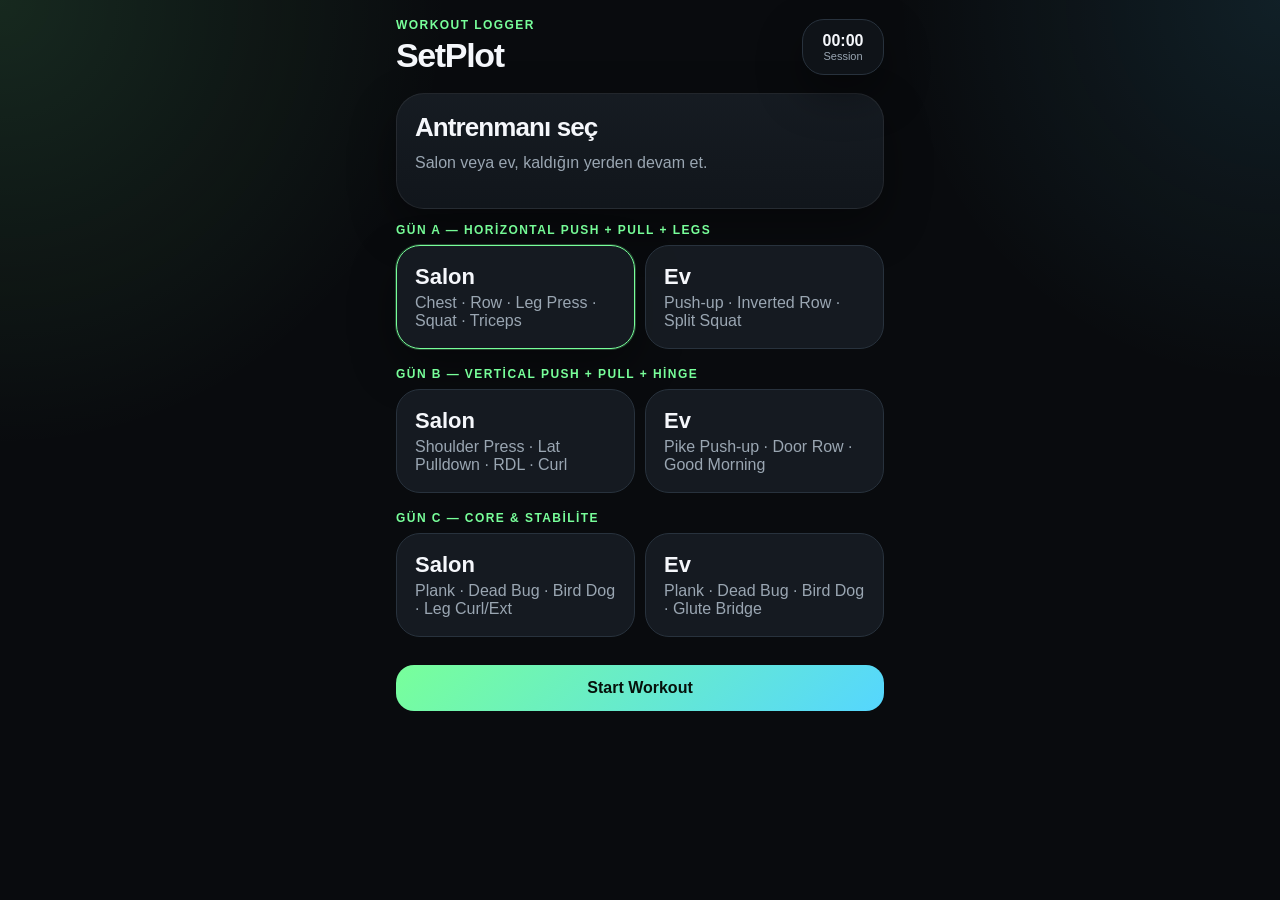
==== commit 6227aaa9: "ClaudeVersion" ====
--- a/index.html
+++ b/index.html
@@ -25,36 +25,64 @@
       </div>
     </header>
 
+    <!-- SETUP SCREEN -->
     <section id="screenSetup" class="screen active">
       <div class="hero-card">
-        <h2>Bugünkü antrenmanı seç</h2>
-        <p>Giriş yok. API yok. Drive yok. Antrenmanı kaydet, bitirince CSV olarak indir.</p>
-      </div>
-
-      <div class="workout-grid">
-        <button class="workout-option" data-day="Day_A">
-          <strong>Day A</strong>
-          <span>Push focus</span>
-        </button>
-        <button class="workout-option selected" data-day="Day_B">
-          <strong>Day B</strong>
-          <span>Back + hinge</span>
-        </button>
-        <button class="workout-option" data-day="Day_C">
-          <strong>Day C</strong>
-          <span>Leg + accessory</span>
-        </button>
+        <h2>Antrenmanı seç</h2>
+        <p>Salon veya ev, kaldığın yerden devam et.</p>
+      </div>
+
+      <div class="day-group">
+        <p class="day-label eyebrow">Gün A — Horizontal Push + Pull + Legs</p>
+        <div class="workout-grid">
+          <button class="workout-option selected" data-day="Day_A_Salon">
+            <strong>Salon</strong>
+            <span>Chest · Row · Leg Press · Squat · Triceps</span>
+          </button>
+          <button class="workout-option" data-day="Day_A_Ev">
+            <strong>Ev</strong>
+            <span>Push-up · Inverted Row · Split Squat</span>
+          </button>
+        </div>
+      </div>
+
+      <div class="day-group">
+        <p class="day-label eyebrow">Gün B — Vertical Push + Pull + Hinge</p>
+        <div class="workout-grid">
+          <button class="workout-option" data-day="Day_B_Salon">
+            <strong>Salon</strong>
+            <span>Shoulder Press · Lat Pulldown · RDL · Curl</span>
+          </button>
+          <button class="workout-option" data-day="Day_B_Ev">
+            <strong>Ev</strong>
+            <span>Pike Push-up · Door Row · Good Morning</span>
+          </button>
+        </div>
+      </div>
+
+      <div class="day-group">
+        <p class="day-label eyebrow">Gün C — Core & Stabilite</p>
+        <div class="workout-grid">
+          <button class="workout-option" data-day="Day_C_Salon">
+            <strong>Salon</strong>
+            <span>Plank · Dead Bug · Bird Dog · Leg Curl/Ext</span>
+          </button>
+          <button class="workout-option" data-day="Day_C_Ev">
+            <strong>Ev</strong>
+            <span>Plank · Dead Bug · Bird Dog · Glute Bridge</span>
+          </button>
+        </div>
       </div>
 
       <button id="startWorkoutBtn" class="primary-btn full">Start Workout</button>
-
       <button id="resumeBtn" class="secondary-btn full hidden">Resume Last Workout</button>
     </section>
 
+    <!-- ACTIVE SCREEN -->
     <section id="screenActive" class="screen">
       <div class="active-header">
         <div>
-          <p id="activeDay" class="eyebrow">Day B</p>
+          <p id="activeDay" class="eyebrow">Day A Salon</p>
           <h2 id="activeProgress">Set 1</h2>
         </div>
         <button id="openEditBtn" class="secondary-small">Edit</button>
@@ -70,12 +98,24 @@
             <strong id="targetSet">1/3</strong>
           </div>
           <div>
-            <small>Target reps</small>
+            <small>Hedef Reps</small>
             <strong id="targetReps">8</strong>
           </div>
           <div>
             <small>Logged</small>
             <strong id="loggedCount">0</strong>
+          </div>
+        </div>
+
+        <!-- Suggestion Box -->
+        <div id="suggestionBox" class="suggestion-box hidden">
+          <div class="sugg-row">
+            <span class="sugg-label">Minimum</span>
+            <span id="suggMin" class="sugg-value">—</span>
+          </div>
+          <div id="suggOverloadRow" class="sugg-row sugg-overload">
+            <span class="sugg-label">Progressive Overload</span>
+            <span id="suggOverload" class="sugg-value accent">—</span>
           </div>
         </div>
       </div>
@@ -95,35 +135,34 @@
             <input id="actualRir" type="number" step="0.5" placeholder="1" />
           </label>
         </div>
-
         <label>
-          Note / pain
+          Not / Ağrı
           <textarea id="actualNote" rows="2" placeholder="Ağrı, form, zorlanma..."></textarea>
         </label>
-
-        <button class="primary-btn full" type="submit">Save Set & Next</button>
+        <button class="primary-btn full" type="submit">Kaydet & İleri</button>
       </form>
 
       <div class="card quick-card">
         <div class="card-title">
-          <h3>Quick Add / Custom</h3>
-          <span class="pill muted">Optional</span>
+          <h3>Ekstra Egzersiz</h3>
+          <span class="pill muted">Opsiyonel</span>
         </div>
         <div class="custom-row">
-          <input id="customExerciseInput" type="text" placeholder="Custom exercise name" />
-          <button id="addCustomExerciseBtn" class="secondary-btn" type="button">Add</button>
+          <input id="customExerciseInput" type="text" placeholder="Egzersiz adı" />
+          <button id="addCustomExerciseBtn" class="secondary-btn" type="button">Ekle</button>
         </div>
       </div>
 
       <div class="bottom-actions">
-        <button id="prevSetBtn" class="secondary-btn">Previous</button>
-        <button id="finishBtn" class="danger-btn">Finish & Export CSV</button>
+        <button id="prevSetBtn" class="secondary-btn">← Önceki</button>
+        <button id="finishBtn" class="danger-btn">Bitir & CSV</button>
       </div>
     </section>
 
+    <!-- SUMMARY SCREEN -->
     <section id="screenSummary" class="screen">
       <div class="hero-card">
-        <p class="eyebrow">Workout Completed</p>
+        <p class="eyebrow">Antrenman Tamamlandı</p>
         <h2 id="summaryTitle">Summary</h2>
         <p id="summaryFileName">file.csv</p>
       </div>
@@ -131,77 +170,66 @@
       <div class="summary-grid">
         <div>
           <strong id="summarySets">0</strong>
-          <small>Total Sets</small>
+          <small>Toplam Set</small>
         </div>
         <div>
           <strong id="summaryVolume">0</strong>
-          <small>Volume</small>
+          <small>Hacim</small>
         </div>
         <div>
           <strong id="summaryExercises">0</strong>
-          <small>Exercises</small>
+          <small>Egzersiz</small>
         </div>
         <div>
           <strong id="summaryNotes">0</strong>
-          <small>Notes</small>
+          <small>Not</small>
         </div>
       </div>
 
       <div class="card">
         <div class="card-title">
-          <h3>CSV Preview</h3>
+          <h3>CSV Önizleme</h3>
           <span class="pill muted">Exported</span>
         </div>
         <div id="csvPreview" class="csv-preview"></div>
       </div>
 
-      <button id="downloadBtn" class="secondary-btn full">Download CSV Again</button>
-      <button id="newWorkoutBtn" class="primary-btn full">New Workout</button>
+      <button id="downloadBtn" class="secondary-btn full">CSV Tekrar İndir</button>
+      <button id="newWorkoutBtn" class="primary-btn full">Yeni Antrenman</button>
     </section>
   </main>
 
+  <!-- EDIT SHEET -->
   <div id="editSheet" class="sheet hidden">
     <div class="sheet-backdrop"></div>
     <div class="sheet-panel">
       <div class="sheet-handle"></div>
       <div class="card-title">
-        <h3>Edit Logged Sets</h3>
-        <button id="closeEditBtn" class="ghost-btn">Close</button>
+        <h3>Kayıtları Düzenle</h3>
+        <button id="closeEditBtn" class="ghost-btn">Kapat</button>
       </div>
       <div id="editList" class="edit-list"></div>
     </div>
   </div>
 
+  <!-- EDIT MODAL -->
   <div id="editModal" class="modal hidden">
     <div class="modal-card">
-      <h3>Edit Set</h3>
+      <h3>Set Düzenle</h3>
       <form id="editForm" class="set-form">
         <input type="hidden" id="editIndex" />
-        <label>
-          Exercise
+        <label>Egzersiz
           <input id="editExercise" type="text" required />
         </label>
         <div class="grid-3">
-          <label>
-            Kg
-            <input id="editKg" type="number" step="0.5" required />
-          </label>
-          <label>
-            Reps
-            <input id="editReps" type="number" required />
-          </label>
-          <label>
-            RIR
-            <input id="editRir" type="number" step="0.5" />
-          </label>
-        </div>
-        <label>
-          Note
-          <textarea id="editNote" rows="2"></textarea>
-        </label>
-        <button class="primary-btn full" type="submit">Save Change</button>
-        <button id="deleteSetBtn" class="danger-btn full" type="button">Delete Set</button>
-        <button id="cancelEditModalBtn" class="secondary-btn full" type="button">Cancel</button>
+          <label>Kg <input id="editKg" type="number" step="0.5" required /></label>
+          <label>Reps <input id="editReps" type="number" required /></label>
+          <label>RIR <input id="editRir" type="number" step="0.5" /></label>
+        </div>
+        <label>Not <textarea id="editNote" rows="2"></textarea></label>
+        <button class="primary-btn full" type="submit">Kaydet</button>
+        <button id="deleteSetBtn" class="danger-btn full" type="button">Seti Sil</button>
+        <button id="cancelEditModalBtn" class="secondary-btn full" type="button">İptal</button>
       </form>
     </div>
   </div>
--- a/style.css
+++ b/style.css
@@ -318,3 +318,54 @@
   border: 1px solid var(--line);
   box-shadow: var(--shadow);
 }
+
+/* ─── DAY GROUPS (Setup Screen) ─────────────────────────────────────── */
+.day-group { margin-bottom: 18px; }
+
+.day-label {
+  margin-bottom: 8px !important;
+}
+
+.workout-grid {
+  display: grid;
+  grid-template-columns: 1fr 1fr;
+  gap: 10px;
+  margin-bottom: 0;
+}
+
+/* ─── SUGGESTION BOX ────────────────────────────────────────────────── */
+.suggestion-box {
+  margin-top: 12px;
+  border-radius: 18px;
+  border: 1px solid var(--line);
+  overflow: hidden;
+}
+
+.sugg-row {
+  display: flex;
+  justify-content: space-between;
+  align-items: center;
+  padding: 10px 14px;
+  background: rgba(255,255,255,.04);
+  border-bottom: 1px solid var(--line);
+}
+
+.sugg-row:last-child { border-bottom: none; }
+
+.sugg-overload { background: rgba(120,255,154,.07); }
+
+.sugg-label {
+  font-size: 11px;
+  font-weight: 800;
+  color: var(--muted);
+  text-transform: uppercase;
+  letter-spacing: .08em;
+}
+
+.sugg-value {
+  font-size: 15px;
+  font-weight: 900;
+  color: var(--text);
+}
+
+.sugg-value.accent { color: var(--accent); }
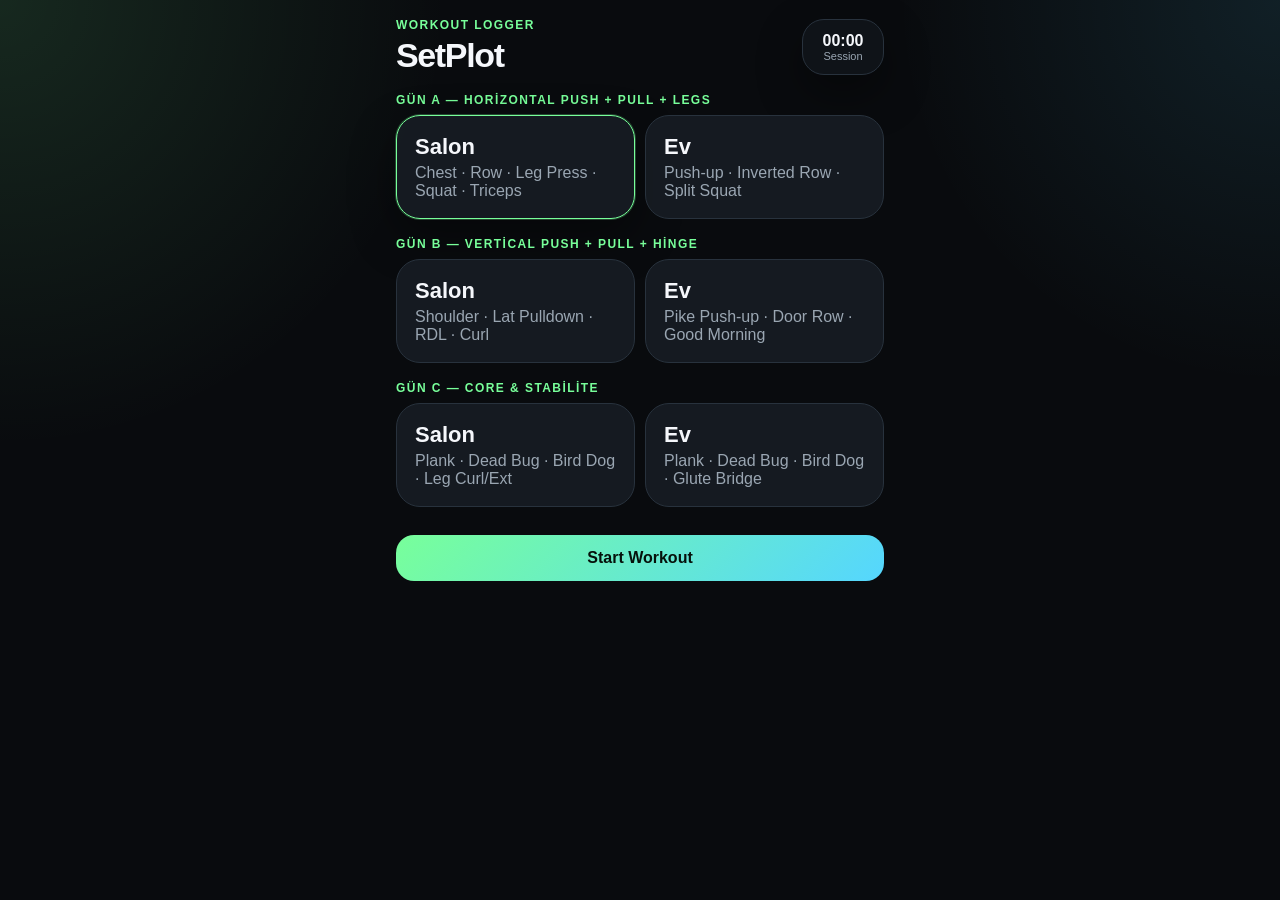
==== commit f4c289e9: "CaludeV2" ====
--- a/index.html
+++ b/index.html
@@ -27,10 +27,9 @@
 
     <!-- SETUP SCREEN -->
     <section id="screenSetup" class="screen active">
-      <div class="hero-card">
-        <h2>Antrenmanı seç</h2>
-        <p>Salon veya ev, kaldığın yerden devam et.</p>
-      </div>
+
+      <!-- Next day banner -->
+      <div id="nextDayBanner" class="next-day-banner hidden"></div>
 
       <div class="day-group">
         <p class="day-label eyebrow">Gün A — Horizontal Push + Pull + Legs</p>
@@ -51,7 +50,7 @@
         <div class="workout-grid">
           <button class="workout-option" data-day="Day_B_Salon">
             <strong>Salon</strong>
-            <span>Shoulder Press · Lat Pulldown · RDL · Curl</span>
+            <span>Shoulder · Lat Pulldown · RDL · Curl</span>
           </button>
           <button class="workout-option" data-day="Day_B_Ev">
             <strong>Ev</strong>
@@ -107,7 +106,6 @@
           </div>
         </div>
 
-        <!-- Suggestion Box -->
         <div id="suggestionBox" class="suggestion-box hidden">
           <div class="sugg-row">
             <span class="sugg-label">Minimum</span>
@@ -122,21 +120,17 @@
 
       <form id="activeSetForm" class="card set-form">
         <div class="grid-3">
-          <label>
-            Kg
+          <label>Kg
             <input id="actualKg" type="number" step="0.5" placeholder="75" required />
           </label>
-          <label>
-            Reps
+          <label>Reps
             <input id="actualReps" type="number" placeholder="8" required />
           </label>
-          <label>
-            RIR
+          <label>RIR
             <input id="actualRir" type="number" step="0.5" placeholder="1" />
           </label>
         </div>
-        <label>
-          Not / Ağrı
+        <label>Not / Ağrı
           <textarea id="actualNote" rows="2" placeholder="Ağrı, form, zorlanma..."></textarea>
         </label>
         <button class="primary-btn full" type="submit">Kaydet & İleri</button>
@@ -166,6 +160,8 @@
         <h2 id="summaryTitle">Summary</h2>
         <p id="summaryFileName">file.csv</p>
       </div>
+
+      <div id="summaryNextDay" class="next-day-banner"></div>
 
       <div class="summary-grid">
         <div>
--- a/style.css
+++ b/style.css
@@ -369,3 +369,17 @@
 }
 
 .sugg-value.accent { color: var(--accent); }
+
+/* ─── NEXT DAY BANNER ───────────────────────────────────────────────── */
+.next-day-banner {
+  margin-bottom: 14px;
+  padding: 12px 16px;
+  border-radius: 18px;
+  background: rgba(120,255,154,.10);
+  border: 1px solid rgba(120,255,154,.25);
+  color: var(--accent);
+  font-size: 13px;
+  font-weight: 800;
+  text-align: center;
+  letter-spacing: .03em;
+}
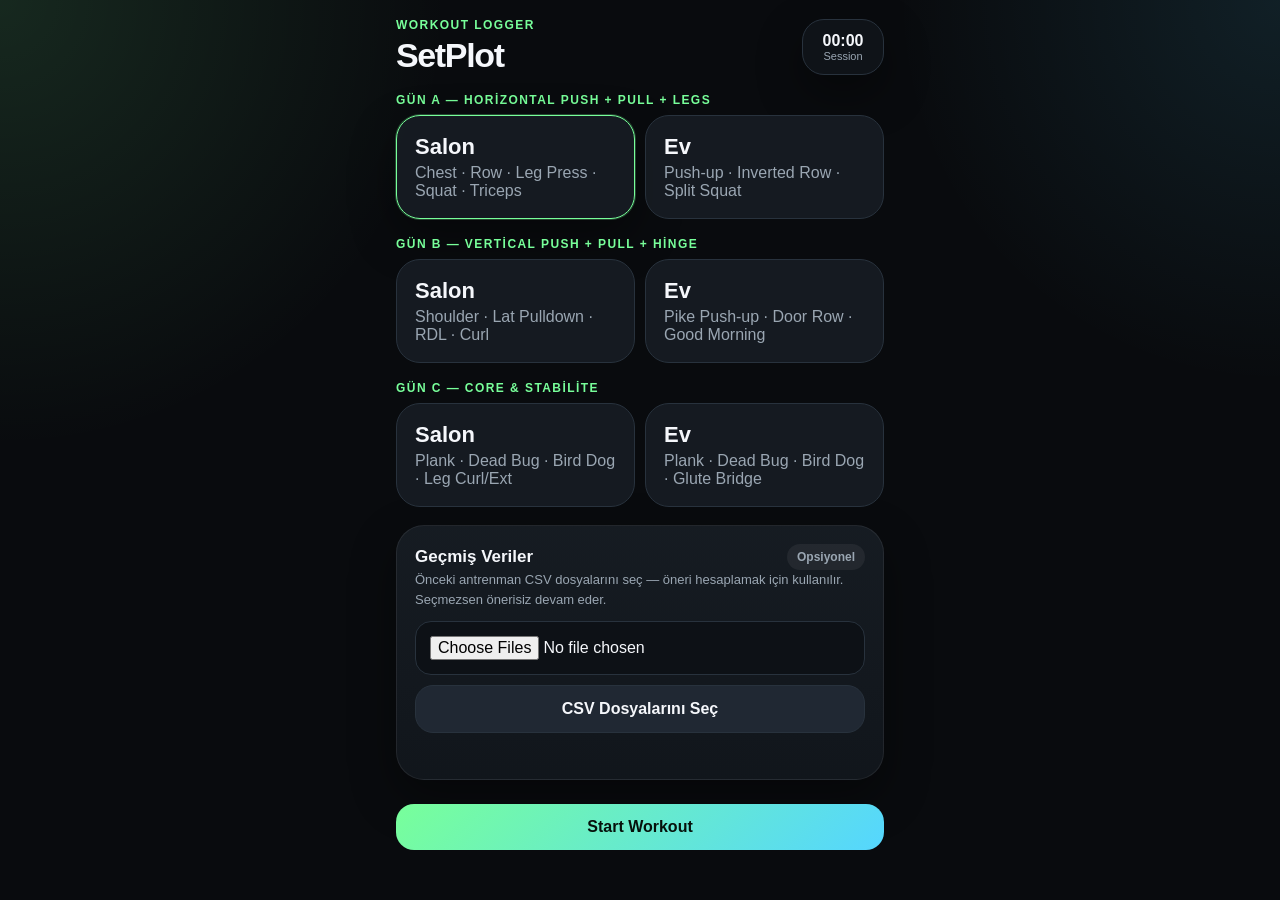
==== commit e58b9de6: "Claudev3" ====
--- a/index.html
+++ b/index.html
@@ -28,7 +28,6 @@
     <!-- SETUP SCREEN -->
     <section id="screenSetup" class="screen active">
 
-      <!-- Next day banner -->
       <div id="nextDayBanner" class="next-day-banner hidden"></div>
 
       <div class="day-group">
@@ -73,6 +72,20 @@
         </div>
       </div>
 
+      <!-- History loader -->
+      <div class="card history-card">
+        <div class="card-title">
+          <h3>Geçmiş Veriler</h3>
+          <span class="pill muted">Opsiyonel</span>
+        </div>
+        <p class="history-hint">Önceki antrenman CSV dosyalarını seç — öneri hesaplamak için kullanılır. Seçmezsen önerisiz devam eder.</p>
+        <input type="file" id="historyFileInput" accept=".csv" multiple />
+        <button class="secondary-btn full" type="button" onclick="document.getElementById('historyFileInput').click()">
+          CSV Dosyalarını Seç
+        </button>
+        <div id="historyStatus" class="history-status"></div>
+      </div>
+
       <button id="startWorkoutBtn" class="primary-btn full">Start Workout</button>
       <button id="resumeBtn" class="secondary-btn full hidden">Resume Last Workout</button>
     </section>
@@ -92,18 +105,9 @@
         <h2 id="currentExercise">Exercise</h2>
 
         <div class="target-box">
-          <div>
-            <small>Set</small>
-            <strong id="targetSet">1/3</strong>
-          </div>
-          <div>
-            <small>Hedef Reps</small>
-            <strong id="targetReps">8</strong>
-          </div>
-          <div>
-            <small>Logged</small>
-            <strong id="loggedCount">0</strong>
-          </div>
+          <div><small>Set</small><strong id="targetSet">1/3</strong></div>
+          <div><small>Hedef Reps</small><strong id="targetReps">8</strong></div>
+          <div><small>Logged</small><strong id="loggedCount">0</strong></div>
         </div>
 
         <div id="suggestionBox" class="suggestion-box hidden">
@@ -120,15 +124,9 @@
 
       <form id="activeSetForm" class="card set-form">
         <div class="grid-3">
-          <label>Kg
-            <input id="actualKg" type="number" step="0.5" placeholder="75" required />
-          </label>
-          <label>Reps
-            <input id="actualReps" type="number" placeholder="8" required />
-          </label>
-          <label>RIR
-            <input id="actualRir" type="number" step="0.5" placeholder="1" />
-          </label>
+          <label>Kg<input id="actualKg" type="number" step="0.5" placeholder="75" required /></label>
+          <label>Reps<input id="actualReps" type="number" placeholder="8" required /></label>
+          <label>RIR<input id="actualRir" type="number" step="0.5" placeholder="1" /></label>
         </div>
         <label>Not / Ağrı
           <textarea id="actualNote" rows="2" placeholder="Ağrı, form, zorlanma..."></textarea>
@@ -164,22 +162,10 @@
       <div id="summaryNextDay" class="next-day-banner"></div>
 
       <div class="summary-grid">
-        <div>
-          <strong id="summarySets">0</strong>
-          <small>Toplam Set</small>
-        </div>
-        <div>
-          <strong id="summaryVolume">0</strong>
-          <small>Hacim</small>
-        </div>
-        <div>
-          <strong id="summaryExercises">0</strong>
-          <small>Egzersiz</small>
-        </div>
-        <div>
-          <strong id="summaryNotes">0</strong>
-          <small>Not</small>
-        </div>
+        <div><strong id="summarySets">0</strong><small>Toplam Set</small></div>
+        <div><strong id="summaryVolume">0</strong><small>Hacim</small></div>
+        <div><strong id="summaryExercises">0</strong><small>Egzersiz</small></div>
+        <div><strong id="summaryNotes">0</strong><small>Not</small></div>
       </div>
 
       <div class="card">
@@ -214,15 +200,13 @@
       <h3>Set Düzenle</h3>
       <form id="editForm" class="set-form">
         <input type="hidden" id="editIndex" />
-        <label>Egzersiz
-          <input id="editExercise" type="text" required />
-        </label>
+        <label>Egzersiz<input id="editExercise" type="text" required /></label>
         <div class="grid-3">
-          <label>Kg <input id="editKg" type="number" step="0.5" required /></label>
-          <label>Reps <input id="editReps" type="number" required /></label>
-          <label>RIR <input id="editRir" type="number" step="0.5" /></label>
-        </div>
-        <label>Not <textarea id="editNote" rows="2"></textarea></label>
+          <label>Kg<input id="editKg" type="number" step="0.5" required /></label>
+          <label>Reps<input id="editReps" type="number" required /></label>
+          <label>RIR<input id="editRir" type="number" step="0.5" /></label>
+        </div>
+        <label>Not<textarea id="editNote" rows="2"></textarea></label>
         <button class="primary-btn full" type="submit">Kaydet</button>
         <button id="deleteSetBtn" class="danger-btn full" type="button">Seti Sil</button>
         <button id="cancelEditModalBtn" class="secondary-btn full" type="button">İptal</button>
--- a/style.css
+++ b/style.css
@@ -383,3 +383,21 @@
   text-align: center;
   letter-spacing: .03em;
 }
+
+/* ─── HISTORY CARD ──────────────────────────────────────────────────── */
+.history-card p.history-hint {
+  color: var(--muted);
+  font-size: 13px;
+  line-height: 1.5;
+  margin-bottom: 12px;
+}
+
+.history-status {
+  margin-top: 10px;
+  font-size: 13px;
+  font-weight: 700;
+  min-height: 18px;
+}
+
+.history-status.loaded { color: var(--accent); }
+.history-status.error  { color: var(--danger);  }
